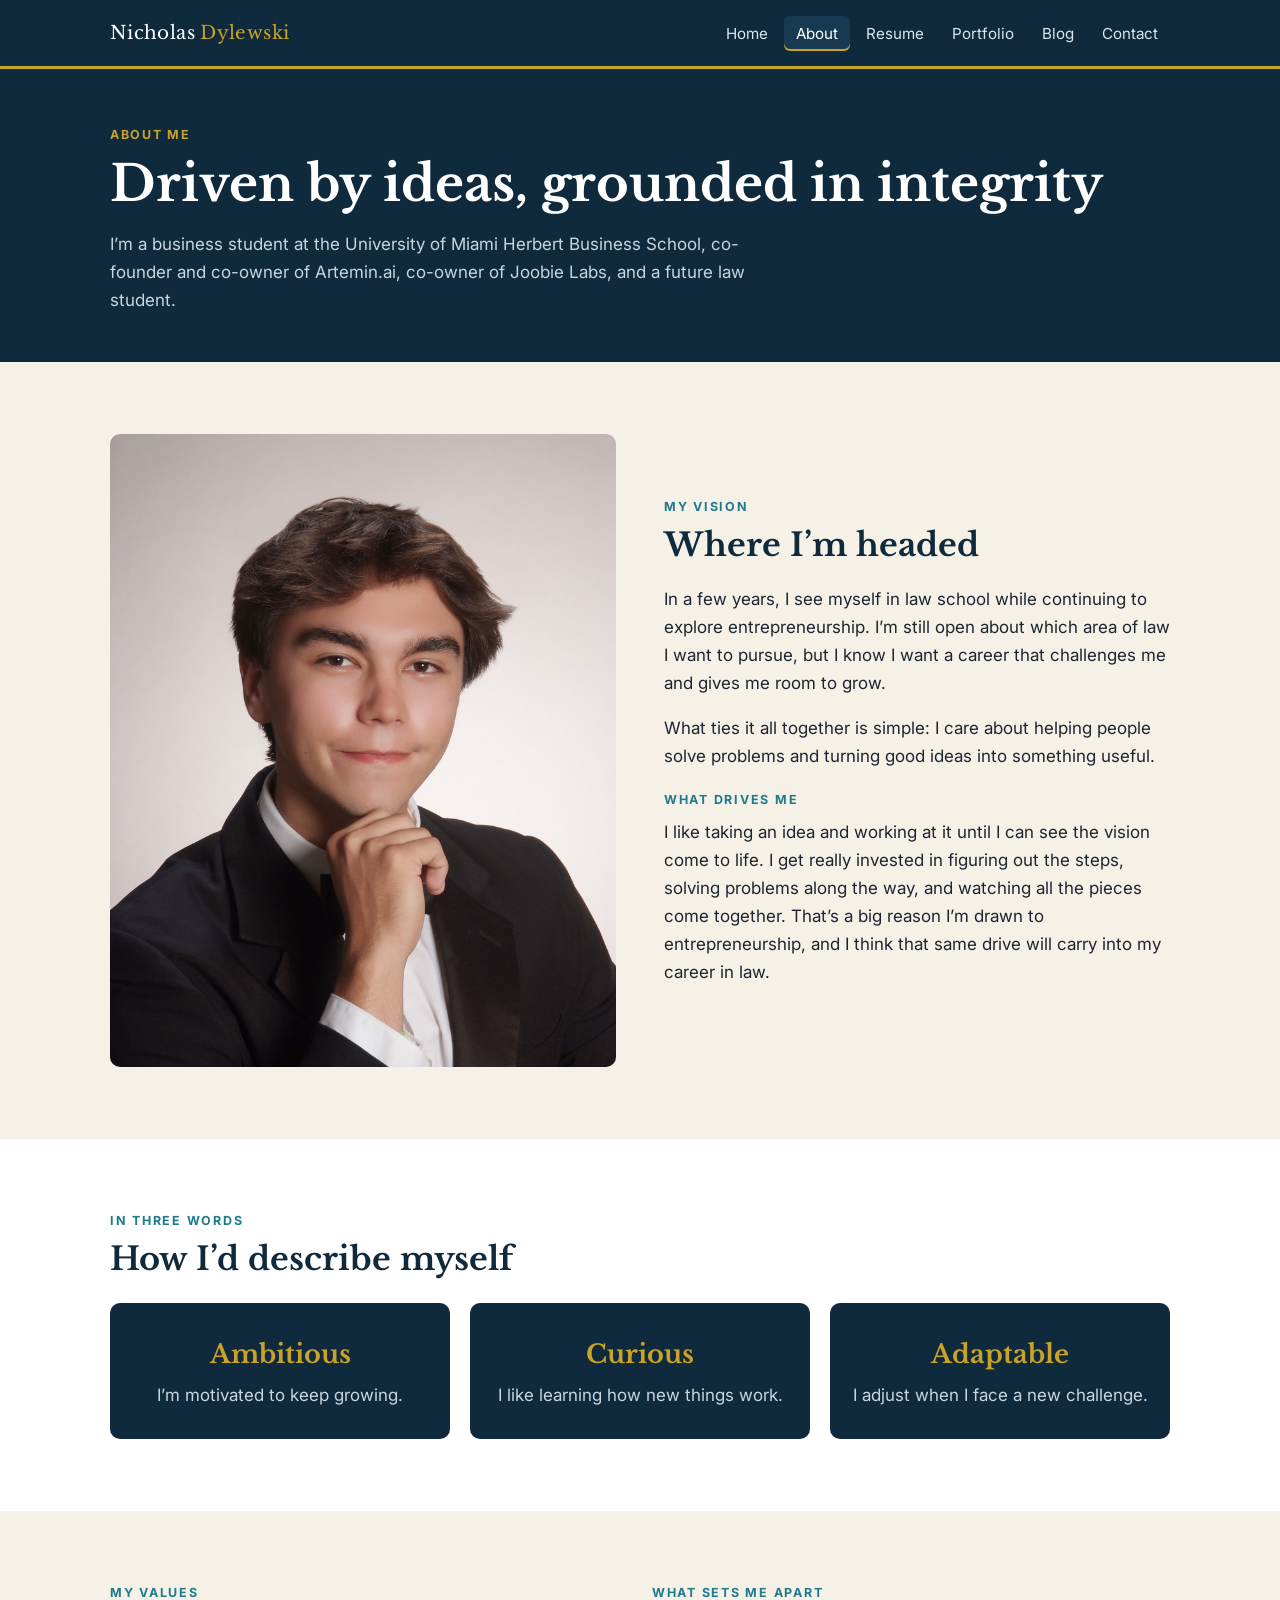
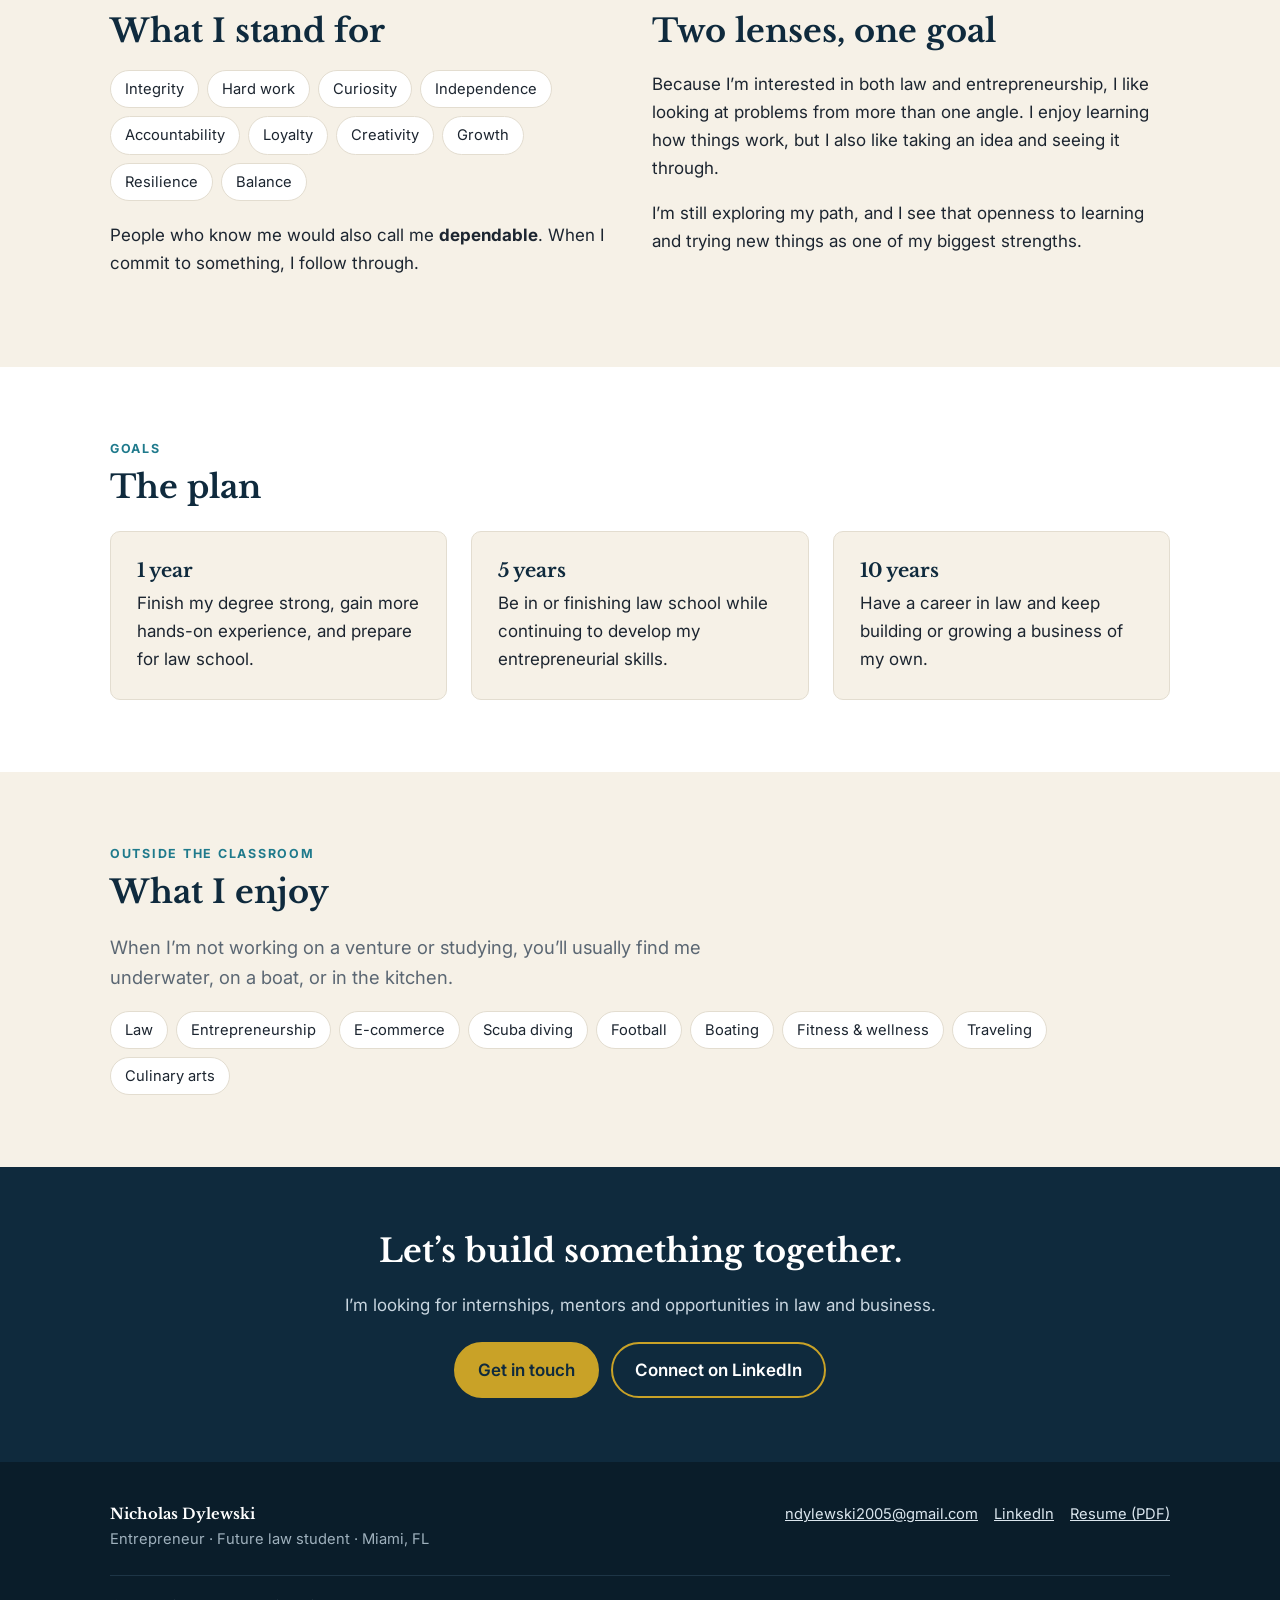
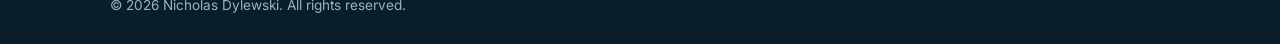
==== about.html @ 7f30a38e "Add personal brand website Co-Authored-By: Claude Opus 5.5 <noreply@anthropic.com> Claude-Session: h" ====
<!doctype html>
<html lang="en">
<head>
<meta charset="utf-8">
<meta name="viewport" content="width=device-width, initial-scale=1">
<title>About Nicholas Dylewski | Vision, Values & Goals</title>
<meta name="description" content="Learn about Nicholas Dylewski's vision, values, passions and goals in law and entrepreneurship.">
<meta name="author" content="Nicholas Dylewski">
<link rel="preconnect" href="https://fonts.googleapis.com">
<link rel="preconnect" href="https://fonts.gstatic.com" crossorigin>
<link href="https://fonts.googleapis.com/css2?family=Inter:wght@400;600;700&family=Libre+Baskerville:ital,wght@0,400;0,700;1,400&display=swap" rel="stylesheet">
<link rel="stylesheet" href="css/style.css?v=7">
</head>
<body>
<header class="site-header">
  <div class="container nav-wrap">
    <a class="brand" href="index.html">Nicholas <span>Dylewski</span></a>
    <button class="nav-toggle" aria-label="Open menu" aria-expanded="false">&#9776; Menu</button>
    <ul class="nav-links">
<li><a href="index.html">Home</a></li>
<li><a href="about.html" aria-current="page">About</a></li>
<li><a href="resume.html">Resume</a></li>
<li><a href="portfolio.html">Portfolio</a></li>
<li><a href="blog.html">Blog</a></li>
<li><a href="contact.html">Contact</a></li>
    </ul>
  </div>
</header>
<main>

<section class="page-hero">
  <div class="container">
    <span class="eyebrow">About me</span>
    <h1>Driven by ideas, grounded in integrity</h1>
    <p>I&rsquo;m a business student at the University of Miami Herbert Business School, co-founder and co-owner of Artemin.ai, co-owner of Joobie Labs, and a future law student.</p>
  </div>
</section>

<section class="section">
  <div class="container split">
    <figure><div class="photo portrait" data-file="nicholas-dylewski-headshot.jpg"><img src="images/nicholas-dylewski-headshot.jpg" alt="Portrait of Nicholas Dylewski" title="Portrait of Nicholas Dylewski"></div></figure>
    <div>
      <span class="eyebrow">My vision</span>
      <h2>Where I&rsquo;m headed</h2>
      <p>In a few years, I see myself in law school while continuing to explore entrepreneurship. I&rsquo;m still open about which area of law I want to pursue, but I know I want a career that challenges me and gives me room to grow.</p>
      <p>What ties it all together is simple: I care about helping people solve problems and turning good ideas into something useful.</p>
      <span class="eyebrow" style="margin-top:1.6em">What drives me</span>
      <p>I like taking an idea and working at it until I can see the vision come to life. I get really invested in figuring out the steps, solving problems along the way, and watching all the pieces come together. That&rsquo;s a big reason I&rsquo;m drawn to entrepreneurship, and I think that same drive will carry into my career in law.</p>
    </div>
  </div>
</section>

<section class="section alt">
  <div class="container">
    <span class="eyebrow">In three words</span>
    <h2>How I&rsquo;d describe myself</h2>
    <div class="three-words" style="margin-top:24px">
      <div class="word"><strong>Ambitious</strong>I&rsquo;m motivated to keep growing.</div>
      <div class="word"><strong>Curious</strong>I like learning how new things work.</div>
      <div class="word"><strong>Adaptable</strong>I adjust when I face a new challenge.</div>
    </div>
  </div>
</section>

<section class="section">
  <div class="container grid grid-2">
    <div>
      <span class="eyebrow">My values</span>
      <h2>What I stand for</h2>
      <ul class="pill-list">
        <li>Integrity</li><li>Hard work</li><li>Curiosity</li><li>Independence</li><li>Accountability</li>
        <li>Loyalty</li><li>Creativity</li><li>Growth</li><li>Resilience</li><li>Balance</li>
      </ul>
      <p style="margin-top:1.2em">People who know me would also call me <strong>dependable</strong>. When I commit to something, I follow through.</p>
    </div>
    <div>
      <span class="eyebrow">What sets me apart</span>
      <h2>Two lenses, one goal</h2>
      <p>Because I&rsquo;m interested in both law and entrepreneurship, I like looking at problems from more than one angle. I enjoy learning how things work, but I also like taking an idea and seeing it through.</p>
      <p>I&rsquo;m still exploring my path, and I see that openness to learning and trying new things as one of my biggest strengths.</p>
    </div>
  </div>
</section>

<section class="section alt">
  <div class="container">
    <span class="eyebrow">Goals</span>
    <h2>The plan</h2>
    <div class="grid grid-3" style="margin-top:24px">
      <div class="card"><h3>1 year</h3><p>Finish my degree strong, gain more hands-on experience, and prepare for law school.</p></div>
      <div class="card"><h3>5 years</h3><p>Be in or finishing law school while continuing to develop my entrepreneurial skills.</p></div>
      <div class="card"><h3>10 years</h3><p>Have a career in law and keep building or growing a business of my own.</p></div>
    </div>
  </div>
</section>

<section class="section">
  <div class="container">
    <span class="eyebrow">Outside the classroom</span>
    <h2>What I enjoy</h2>
    <p class="lead">When I&rsquo;m not working on a venture or studying, you&rsquo;ll usually find me underwater, on a boat, or in the kitchen.</p>
    <ul class="pill-list" style="margin-top:8px">
      <li>Law</li><li>Entrepreneurship</li><li>E-commerce</li><li>Scuba diving</li><li>Football</li>
      <li>Boating</li><li>Fitness &amp; wellness</li><li>Traveling</li><li>Culinary arts</li>
    </ul>
  </div>
</section>

<section class="cta-band">
  <div class="container">
    <h2>Let&rsquo;s build something together.</h2>
    <p>I&rsquo;m looking for internships, mentors and opportunities in law and business.</p>
    <div class="btn-row">
      <a class="btn btn-primary" href="contact.html">Get in touch</a>
      <a class="btn btn-ghost" href="https://www.linkedin.com/in/nicholasdylewski" target="_blank" rel="noopener">Connect on LinkedIn</a>
    </div>
  </div>
</section>

</main>
<footer class="site-footer">
  <div class="container">
    <div class="footer-grid">
      <div>
        <strong style="color:#fff;font-family:var(--serif)">Nicholas Dylewski</strong><br>
        Entrepreneur &middot; Future law student &middot; Miami, FL
      </div>
      <ul class="footer-links">
        <li><a href="mailto:ndylewski2005@gmail.com">ndylewski2005@gmail.com</a></li>
        <li><a href="https://www.linkedin.com/in/nicholasdylewski" target="_blank" rel="noopener">LinkedIn</a></li>
        <li><a href="files/Nicholas-Dylewski-Resume.pdf" target="_blank">Resume (PDF)</a></li>
      </ul>
    </div>
    <div class="copyright">&copy; <span id="year">2026</span> Nicholas Dylewski. All rights reserved.</div>
  </div>
</footer>
<script src="js/main.js?v=6" defer></script>
</body>
</html>
---- css/style.css ----
/* Nicholas Dylewski — personal brand site */
:root {
  --navy: #0f2a3d;
  --navy-2: #173a52;
  --teal: #1f7a8c;
  --gold: #c9a227;
  --sand: #f6f1e7;
  --paper: #ffffff;
  --ink: #1c2530;
  --muted: #5b6773;
  --line: #e3ddd0;
  --radius: 10px;
  --max: 1100px;
  --serif: "Libre Baskerville", Georgia, "Times New Roman", serif;
  --sans: "Inter", system-ui, -apple-system, "Segoe UI", Roboto, Arial, sans-serif;
}

* { box-sizing: border-box; }
html { scroll-behavior: smooth; }
body {
  margin: 0;
  font-family: var(--sans);
  font-size: 17px;
  line-height: 1.65;
  color: var(--ink);
  background: var(--sand);
}
img { max-width: 100%; display: block; }
a { color: var(--teal); }
a:hover { color: var(--navy); }
h1, h2, h3 { font-family: var(--serif); color: var(--navy); line-height: 1.25; margin: 0 0 .6em; }
h1 { font-size: clamp(2rem, 5vw, 3.1rem); }
h2 { font-size: clamp(1.5rem, 3.2vw, 2rem); }
h3 { font-size: 1.2rem; }
p { margin: 0 0 1em; }

.container { width: 100%; max-width: var(--max); margin: 0 auto; padding: 0 20px; }
.section { padding: 72px 0; }
.section.alt { background: var(--paper); }
.eyebrow {
  font-size: .78rem; letter-spacing: .14em; text-transform: uppercase;
  color: var(--teal); font-weight: 700; margin-bottom: .6em; display: block;
}
.lead { font-size: 1.15rem; color: var(--muted); max-width: 680px; }

/* ---------- Header / nav ---------- */
.site-header {
  position: sticky; top: 0; z-index: 50;
  background: var(--navy);
  border-bottom: 3px solid var(--gold);
}
.nav-wrap { display: flex; align-items: center; justify-content: space-between; height: 66px; }
.brand {
  font-family: var(--serif); color: #fff; text-decoration: none; font-size: 1.15rem; letter-spacing: .02em;
}
.brand span { color: var(--gold); }
.nav-links { display: flex; gap: 4px; list-style: none; margin: 0; padding: 0; }
.nav-links a {
  color: #dbe6ee; text-decoration: none; padding: 8px 12px; border-radius: 6px; font-size: .95rem;
}
.nav-links a:hover, .nav-links a[aria-current="page"] { color: #fff; background: var(--navy-2); }
.nav-links a[aria-current="page"] { box-shadow: inset 0 -2px 0 var(--gold); }
.nav-toggle {
  display: none; background: none; border: 1px solid #456; color: #fff;
  border-radius: 6px; padding: 6px 10px; font-size: 1rem; cursor: pointer;
}
@media (max-width: 820px) {
  .nav-toggle { display: block; }
  .nav-links {
    display: none; position: absolute; top: 69px; left: 0; right: 0;
    flex-direction: column; background: var(--navy); padding: 10px 20px 18px;
  }
  .nav-links.open { display: flex; }
}

/* ---------- Buttons ---------- */
.btn {
  display: inline-block; padding: 12px 22px; border-radius: 999px; font-weight: 600;
  text-decoration: none; border: 2px solid var(--gold); transition: .15s;
}
.btn-primary { background: var(--gold); color: var(--navy); }
.btn-primary:hover { background: #b38f1d; color: var(--navy); }
.btn-ghost { color: #fff; }
.btn-ghost:hover { background: rgba(255,255,255,.08); color: #fff; }
.btn-dark { border-color: var(--navy); color: var(--navy); }
.btn-dark:hover { background: var(--navy); color: #fff; }
.btn-row { display: flex; flex-wrap: wrap; gap: 12px; margin-top: 1.4em; }

/* ---------- Hero ---------- */
.hero { background: linear-gradient(135deg, var(--navy) 0%, var(--navy-2) 60%, #1c5468 100%); color: #e8eef3; }
.hero .container { display: grid; grid-template-columns: 1.25fr 1fr; gap: 48px; align-items: center; padding-top: 72px; padding-bottom: 72px; }
.hero h1 { color: #fff; }
.hero .lead { color: #c9d6e0; }
.hero .eyebrow { color: var(--gold); }
.tagline { font-family: var(--serif); font-style: italic; color: var(--gold); font-size: 1.2rem; }
@media (max-width: 820px) { .hero .container { grid-template-columns: 1fr; } }

.page-hero { background: var(--navy); color: #c9d6e0; padding: 56px 0 48px; }
.page-hero h1 { color: #fff; margin-bottom: .3em; }
.page-hero .eyebrow { color: var(--gold); }
.page-hero p { max-width: 680px; margin: 0; }

/* ---------- Images (with friendly placeholder until a photo is added) ---------- */
.photo {
  position: relative; border-radius: var(--radius); overflow: hidden; background: #dfe7ec;
}
.photo img { width: 100%; height: 100%; object-fit: cover; }
.photo.portrait { aspect-ratio: 4 / 5; }
.photo.wide { aspect-ratio: 16 / 10; }
.photo.square { aspect-ratio: 1 / 1; }
.photo.missing img { display: none; }
.photo.missing::after {
  content: "Add photo: images/" attr(data-file);
  position: absolute; inset: 0; display: flex; align-items: center; justify-content: center; text-align: center;
  padding: 16px; font-size: .85rem; color: var(--muted);
  border: 2px dashed #9fb1bd; border-radius: var(--radius);
  background: repeating-linear-gradient(45deg, #e8eef2, #e8eef2 12px, #e1e9ee 12px, #e1e9ee 24px);
}
.hero .photo { box-shadow: 0 20px 50px rgba(0,0,0,.35); border: 4px solid rgba(201,162,39,.6); }
figure { margin: 0; }
figcaption { font-size: .85rem; color: var(--muted); margin-top: 8px; }

/* ---------- Grids / cards ---------- */
.grid { display: grid; gap: 24px; }
.grid-2 { grid-template-columns: repeat(2, 1fr); }
.grid-3 { grid-template-columns: repeat(3, 1fr); }
.grid-4 { grid-template-columns: repeat(4, 1fr); }
@media (max-width: 900px) { .grid-3, .grid-4 { grid-template-columns: repeat(2, 1fr); } }
@media (max-width: 640px) { .grid-2, .grid-3, .grid-4 { grid-template-columns: 1fr; } }

.card {
  background: var(--paper); border: 1px solid var(--line); border-radius: var(--radius); padding: 26px;
}
.section.alt .card { background: var(--sand); }
.card h3 { margin-bottom: .4em; }
.card p:last-child { margin-bottom: 0; }

.pill-list { display: flex; flex-wrap: wrap; gap: 8px; list-style: none; padding: 0; margin: 0; }
.pill-list li {
  background: var(--paper); border: 1px solid var(--line); border-radius: 999px;
  padding: 6px 14px; font-size: .92rem;
}
.section.alt .pill-list li { background: var(--sand); }

.three-words { display: grid; grid-template-columns: repeat(3, 1fr); gap: 20px; }
.three-words .word {
  text-align: center; padding: 30px 18px; background: var(--navy); color: #c9d6e0; border-radius: var(--radius);
}
.three-words .word strong { display: block; font-family: var(--serif); font-size: 1.6rem; color: var(--gold); margin-bottom: 6px; }
@media (max-width: 640px) { .three-words { grid-template-columns: 1fr; } }

.stat-row { display: grid; grid-template-columns: repeat(3, 1fr); gap: 16px; margin: 1.2em 0; }
.stat { background: var(--sand); border-radius: 8px; padding: 16px; text-align: center; }
.stat b { display: block; font-family: var(--serif); font-size: 1.6rem; color: var(--navy); }
.stat span { font-size: .85rem; color: var(--muted); }

.split { display: grid; grid-template-columns: 1fr 1fr; gap: 48px; align-items: center; }
.split.reverse > :first-child { order: 2; }
@media (max-width: 820px) { .split { grid-template-columns: 1fr; } .split.reverse > :first-child { order: 0; } }

/* ---------- Video ---------- */
.video-frame { position: relative; aspect-ratio: 16 / 9; border-radius: var(--radius); overflow: hidden; background: var(--navy); }
.video-frame iframe { position: absolute; inset: 0; width: 100%; height: 100%; border: 0; }
.video-frame .video-placeholder {
  position: absolute; inset: 0; display: flex; flex-direction: column; align-items: center; justify-content: center;
  color: #c9d6e0; text-align: center; padding: 20px;
}
.video-frame .video-placeholder .play {
  width: 70px; height: 70px; border-radius: 50%; border: 3px solid var(--gold); margin-bottom: 14px;
  display: flex; align-items: center; justify-content: center; color: var(--gold); font-size: 1.6rem;
}

/* ---------- Resume ---------- */
.resume-block { margin-bottom: 40px; }
.resume-item { border-left: 3px solid var(--gold); padding: 4px 0 4px 20px; margin-bottom: 26px; }
.resume-item .meta { display: flex; justify-content: space-between; flex-wrap: wrap; gap: 6px; color: var(--muted); font-size: .92rem; }
.resume-item h3 { margin: 0; }
.resume-item ul { margin: .6em 0 0; padding-left: 1.2em; }

/* ---------- Blog ---------- */
.post-card { display: flex; flex-direction: column; }
.post-card .photo { margin: -26px -26px 20px; border-radius: var(--radius) var(--radius) 0 0; }
.post-card .date { font-size: .85rem; color: var(--muted); }
.post-card .more { margin-top: auto; font-weight: 600; }
.article { max-width: 740px; margin: 0 auto; }
.article h2 { margin-top: 1.6em; font-size: 1.45rem; }
.article .photo { margin: 28px 0; }
.draft-note {
  background: #fff8e1; border: 1px solid #f0d77a; border-radius: 8px; padding: 16px 20px; margin-bottom: 28px; font-size: .95rem;
}
.draft-note strong { color: #7a5c00; }

/* ---------- Contact ---------- */
form .field { margin-bottom: 16px; }
label { display: block; font-weight: 600; margin-bottom: 6px; font-size: .95rem; }
input, select, textarea {
  width: 100%; padding: 12px 14px; font: inherit; border: 1px solid #c9cfd4; border-radius: 8px; background: #fff;
}
input:focus, select:focus, textarea:focus { outline: 2px solid var(--teal); border-color: var(--teal); }
textarea { min-height: 140px; resize: vertical; }
button.btn { cursor: pointer; font: inherit; font-weight: 600; }

/* ---------- CTA band ---------- */
.cta-band { background: var(--navy); color: #c9d6e0; text-align: center; padding: 64px 0; }
.cta-band h2 { color: #fff; }
.cta-band .btn-row { justify-content: center; }

/* ---------- Footer ---------- */
.site-footer { background: #0a1d2a; color: #9fb1bd; padding: 40px 0 28px; font-size: .92rem; }
.footer-grid { display: flex; flex-wrap: wrap; justify-content: space-between; gap: 24px; }
.site-footer a { color: #dbe6ee; }
.site-footer a:hover { color: var(--gold); }
.footer-links { list-style: none; padding: 0; margin: 0; display: flex; flex-wrap: wrap; gap: 16px; }
.copyright { margin-top: 24px; padding-top: 18px; border-top: 1px solid #1d3546; font-size: .85rem; }
@media (max-width: 640px) {
  .stat-row { gap: 8px; }
  .stat { padding: 12px 6px; }
  .stat b { font-size: 1.15rem; white-space: nowrap; }
}
.photo video { width: 100%; height: 100%; object-fit: cover; display: block; }

/* ---------- Featured project ---------- */
.featured { background: var(--navy); color: #c9d6e0; }
.featured h2, .featured h3 { color: #fff; }
.featured .eyebrow { color: var(--gold); }
.featured .lead { color: #c9d6e0; }
.featured-badge {
  display: inline-block; background: var(--gold); color: var(--navy); font-weight: 700; font-size: .75rem;
  letter-spacing: .12em; text-transform: uppercase; padding: 5px 12px; border-radius: 999px; margin-bottom: 14px;
}
.featured .stat { background: var(--navy-2); }
.featured .stat b { color: var(--gold); }
.featured .stat span { color: #c9d6e0; }
.featured figcaption { color: #9fb1bd; }
.featured .photo { border: 1px solid #2a4a62; }
.tour video { width: 100%; display: block; border-radius: var(--radius); border: 1px solid #2a4a62; background: #fff; }
.feature-row { display: grid; grid-template-columns: 3fr 2fr; gap: 40px; align-items: center; margin-top: 48px; }
.feature-row.flip > :first-child { order: 2; }
.feature-row .shot { display: block; border-radius: var(--radius); overflow: hidden; border: 1px solid #2a4a62; box-shadow: 0 16px 40px rgba(0,0,0,.35); transition: transform .15s; }
.feature-row .shot:hover { transform: translateY(-3px); }
.feature-row .shot img { width: 100%; }
.feature-row .num { font-family: var(--serif); color: var(--gold); font-size: 1rem; margin-bottom: 6px; display: block; }
.zoom-hint { font-size: .82rem; color: #9fb1bd; }
@media (max-width: 820px) { .feature-row { grid-template-columns: 1fr; gap: 18px; } .feature-row.flip > :first-child { order: 0; } }
.photo.cover { aspect-ratio: 16 / 9; }
.resume-sheet { margin: 0 0 48px; }
.resume-sheet img { width: 100%; border-radius: 6px; border: 1px solid var(--line); box-shadow: 0 18px 40px rgba(15,42,61,.18); background: #fff; }
.send-options { margin-top: 20px; padding: 18px 20px; background: var(--paper); border: 1px solid var(--line); border-left: 4px solid var(--gold); border-radius: 8px; }
.send-options p { margin: 0; }
.resume-layout { display: grid; grid-template-columns: 1fr 1fr; gap: 48px; align-items: start; }
.resume-layout .resume-sheet { position: sticky; top: 90px; margin: 0; }
.resume-layout .resume-sheet figcaption { margin-top: 12px; }
@media (max-width: 900px) { .resume-layout { grid-template-columns: 1fr; } .resume-layout .resume-sheet { position: static; } }
.resume-full { margin: 0; text-align: center; }
.resume-full img { width: 100%; background: #fff; border: 1px solid var(--line); border-radius: 6px; box-shadow: 0 18px 40px rgba(15,42,61,.18); }
.resume-full figcaption { margin-top: 12px; }
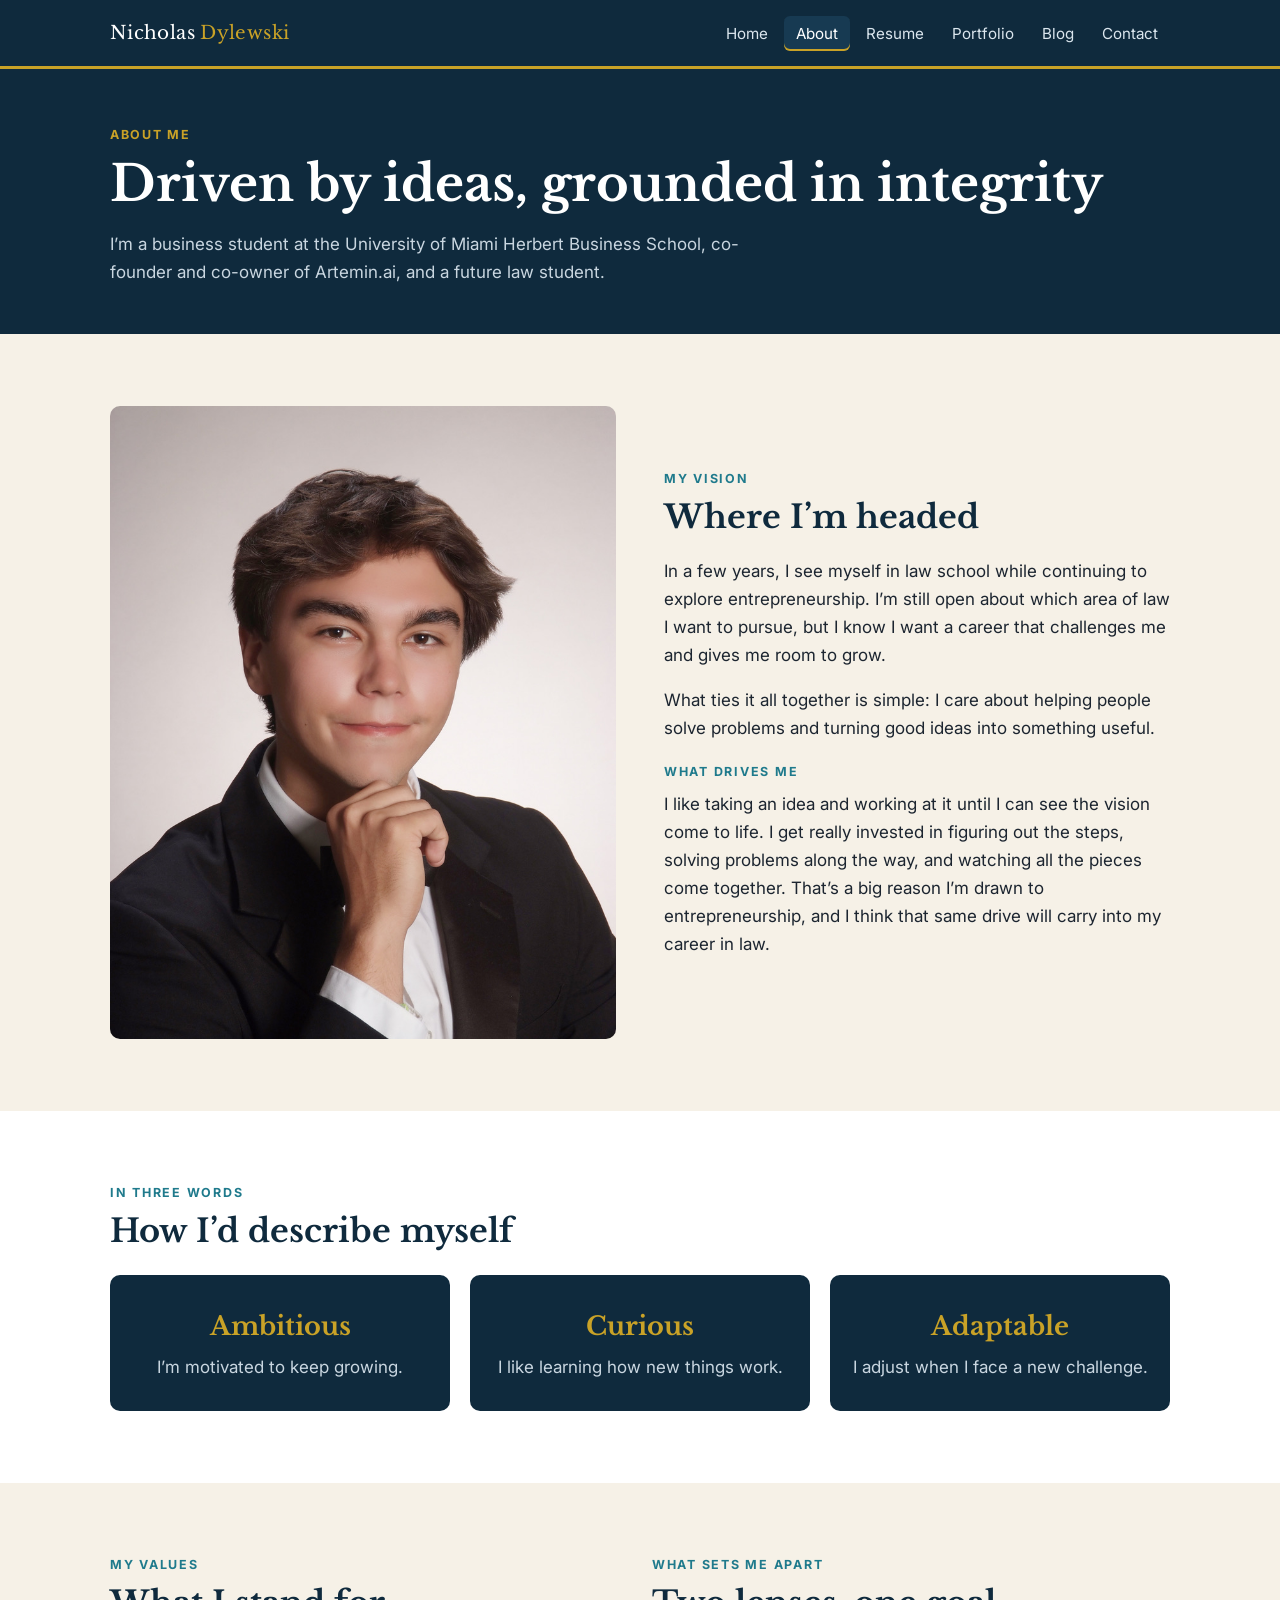
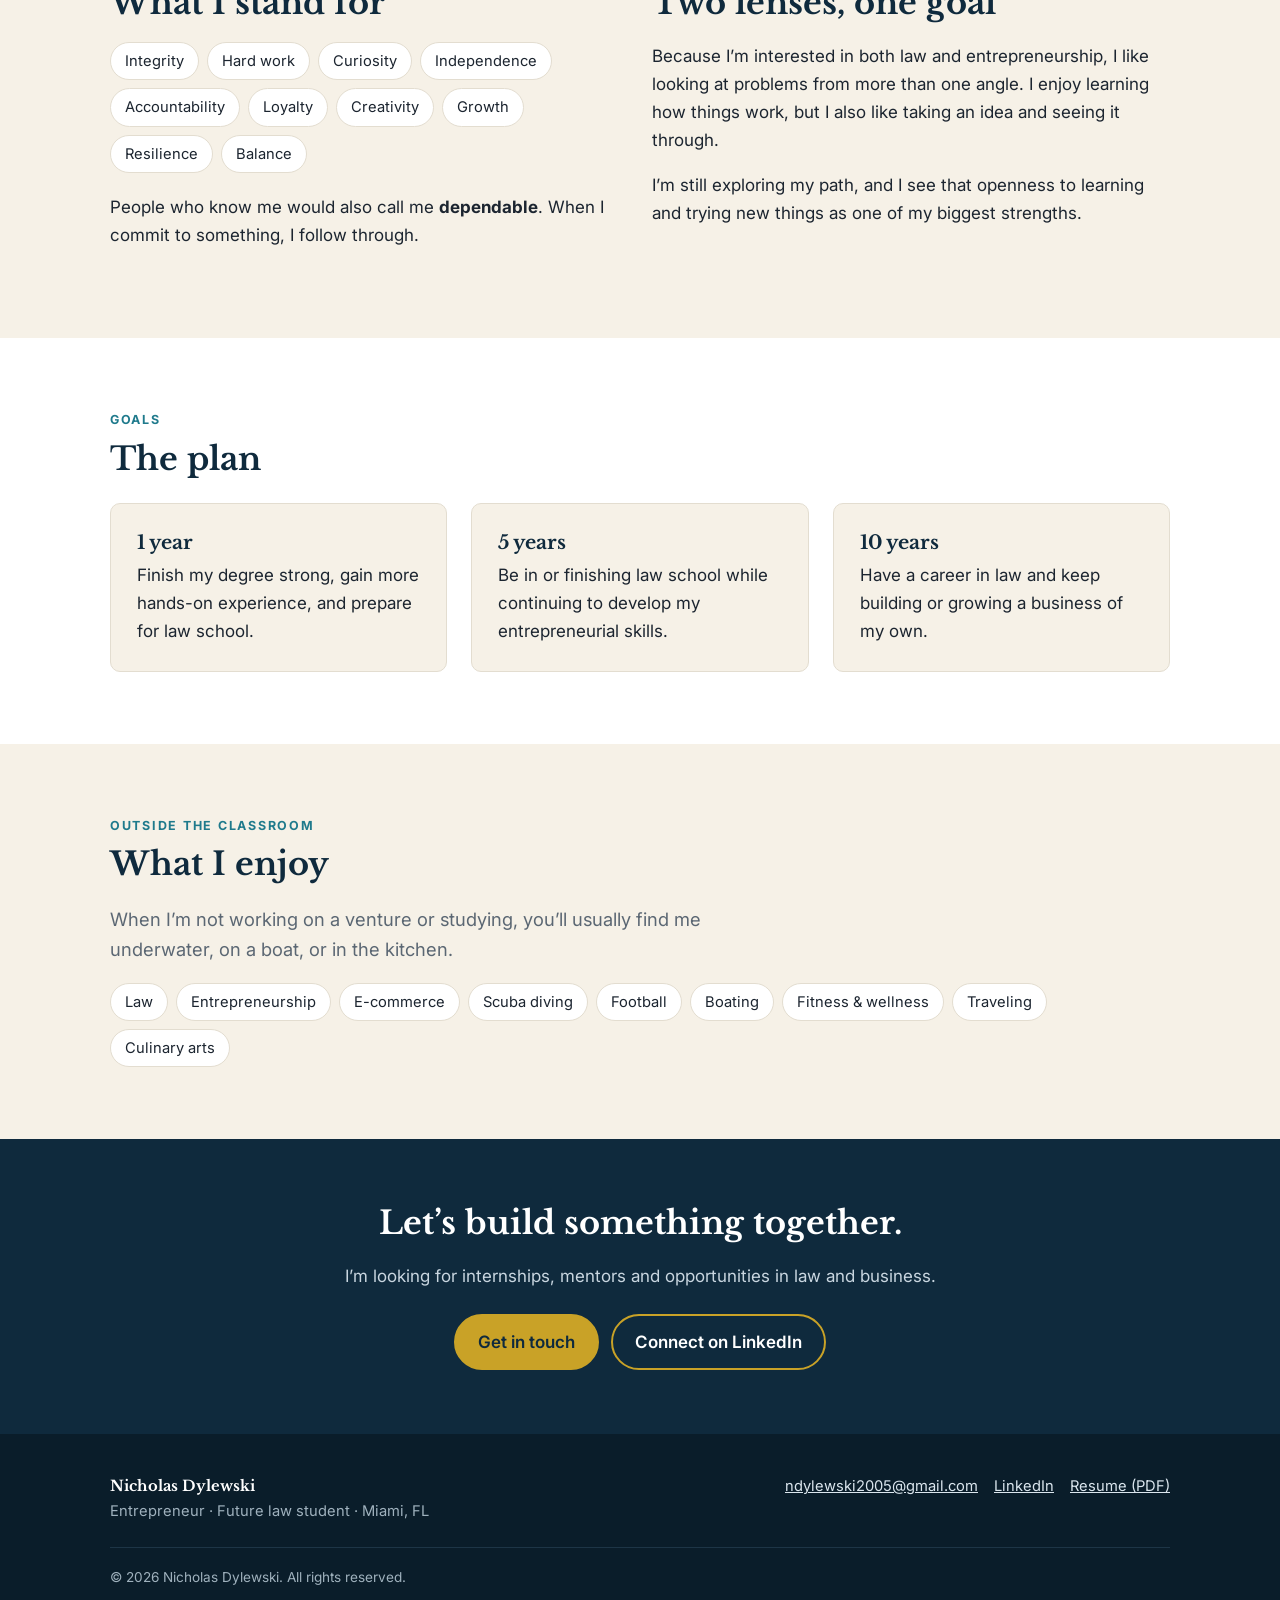
==== commit d4ab8f17: "Describe Tipsy Towers in past tense and note operations shut down Co-Authored-By: Claude Opus 5.5 <n" ====
--- a/about.html
+++ b/about.html
@@ -32,7 +32,7 @@
   <div class="container">
     <span class="eyebrow">About me</span>
     <h1>Driven by ideas, grounded in integrity</h1>
-    <p>I&rsquo;m a business student at the University of Miami Herbert Business School, co-founder and co-owner of Artemin.ai, co-owner of Joobie Labs, and a future law student.</p>
+    <p>I&rsquo;m a business student at the University of Miami Herbert Business School, co-founder and co-owner of Artemin.ai, and a future law student.</p>
   </div>
 </section>
 
